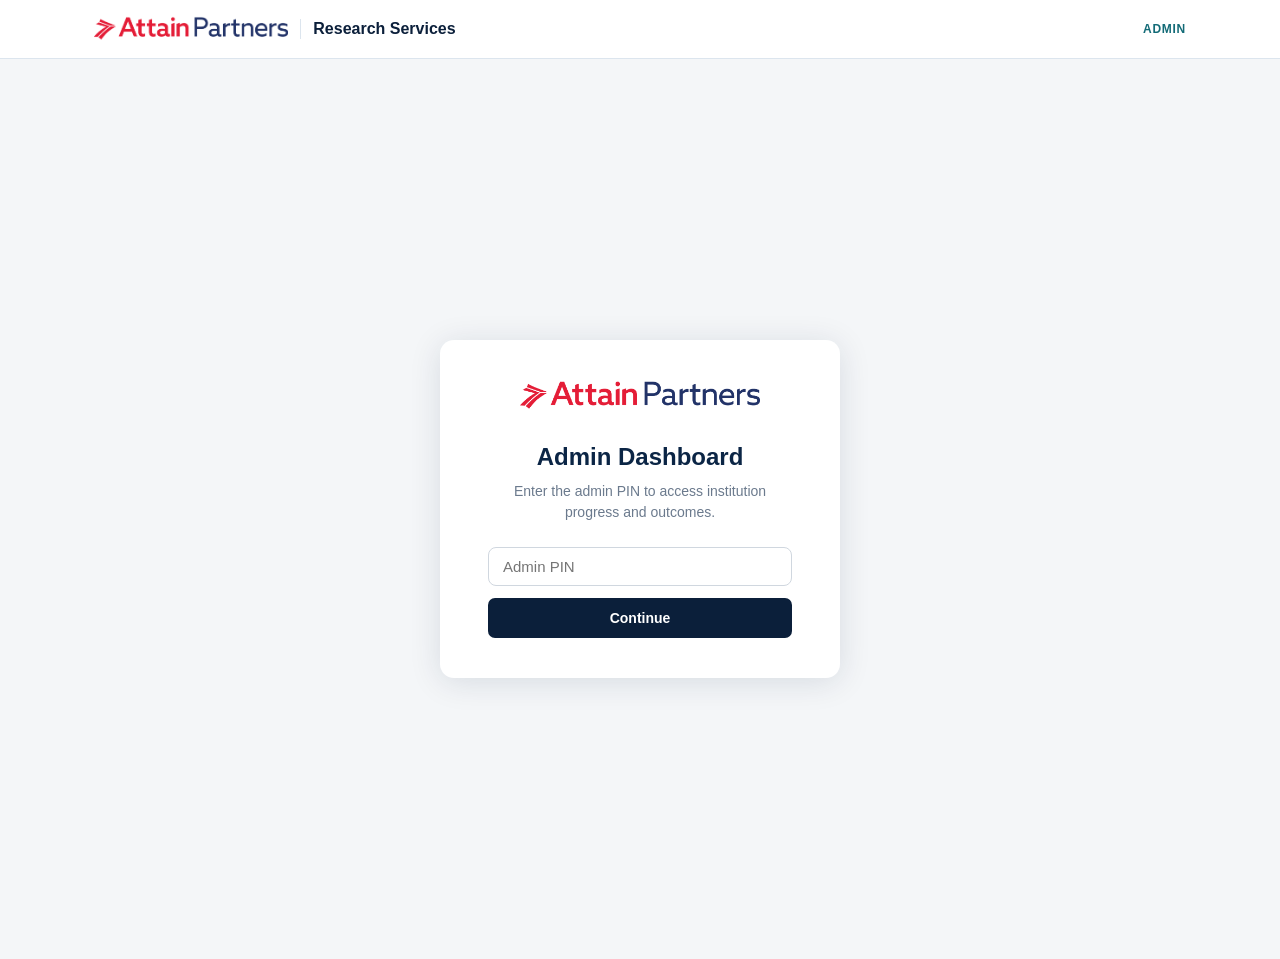
==== admin.html @ 7a063b82 "Add admin dashboard: institution progress, import share links, per-institution outcomes" ====
<!DOCTYPE html>
<html lang="en">
<head>
<meta charset="UTF-8">
<meta name="viewport" content="width=device-width, initial-scale=1.0">
<title>Admin — Research Services Assessment</title>
<link rel="stylesheet" href="css/style.css">
<style>
/* ---- Admin gate ---- */
.admin-gate {
  min-height: 100vh; display: flex; align-items: center; justify-content: center;
  background: var(--bg-alt, #f4f6f8);
}
.admin-gate-box {
  background: #fff; border-radius: 14px; padding: 40px 48px; box-shadow: 0 4px 32px rgba(11,37,69,.12);
  max-width: 400px; width: 100%; text-align: center;
}
.admin-gate-box h2 { margin: 0 0 6px; color: #0B2545; }
.admin-gate-box p { color: #6b7a8d; font-size: 14px; margin: 0 0 24px; }
.admin-gate-input {
  width: 100%; box-sizing: border-box; padding: 10px 14px; border: 1.5px solid #d0d7df;
  border-radius: 8px; font-size: 15px; margin-bottom: 12px; outline: none;
}
.admin-gate-input:focus { border-color: #0B2545; }
.admin-gate-error { color: #E6394A; font-size: 13px; margin: 0 0 10px; }
.admin-gate-logo { height: 32px; margin-bottom: 20px; }

/* ---- Admin layout ---- */
.admin-topbar-tag { font-size: 11px; font-weight: 700; letter-spacing: .1em; color: #fff; opacity: .7; }
#admin-app { max-width: 1100px; margin: 0 auto; padding: 32px 24px 80px; }

/* ---- Section headers ---- */
.admin-section-title {
  font-size: 11px; font-weight: 700; letter-spacing: .08em; text-transform: uppercase;
  color: #6b7a8d; margin: 0 0 14px;
}

/* ---- Import panel ---- */
.import-panel {
  background: #fff; border: 1.5px solid #e2e8f0; border-radius: 12px;
  padding: 24px; margin-bottom: 36px;
}
.import-panel h2 { margin: 0 0 4px; font-size: 17px; color: #0B2545; }
.import-panel > p { margin: 0 0 18px; font-size: 14px; color: #6b7a8d; }
.import-row { display: flex; gap: 10px; flex-wrap: wrap; align-items: flex-start; margin-bottom: 12px; }
.import-url-input {
  flex: 1; min-width: 260px; padding: 9px 13px; border: 1.5px solid #d0d7df;
  border-radius: 8px; font-size: 14px; outline: none;
}
.import-url-input:focus { border-color: #0B2545; }
.import-name-input {
  width: 220px; padding: 9px 13px; border: 1.5px solid #d0d7df;
  border-radius: 8px; font-size: 14px; outline: none;
}
.import-name-input:focus { border-color: #0B2545; }
.import-divider { text-align: center; color: #b0bac5; font-size: 13px; margin: 4px 0 12px; }
.import-file-row { display: flex; align-items: center; gap: 12px; }
.import-msg { font-size: 13px; margin-top: 8px; }
.import-msg-ok { color: #52733E; }
.import-msg-err { color: #E6394A; }

/* ---- Institution grid ---- */
.institution-grid {
  display: grid; grid-template-columns: repeat(auto-fill, minmax(300px, 1fr)); gap: 16px;
}
.inst-card {
  background: #fff; border: 1.5px solid #e2e8f0; border-radius: 12px; padding: 20px;
  display: flex; flex-direction: column; gap: 12px;
}
.inst-card-name { font-size: 16px; font-weight: 700; color: #0B2545; margin: 0; }
.inst-card-date { font-size: 12px; color: #9aa5b1; margin: 0; }
.inst-progress-rows { display: flex; flex-direction: column; gap: 8px; }
.inst-prog-row { display: flex; align-items: center; gap: 10px; }
.inst-prog-label { font-size: 12px; font-weight: 600; color: #6b7a8d; width: 130px; flex-shrink: 0; }
.inst-prog-track {
  flex: 1; height: 7px; background: #e8edf2; border-radius: 4px; overflow: hidden;
}
.inst-prog-fill { height: 100%; border-radius: 4px; transition: width .3s; }
.inst-prog-count { font-size: 11px; color: #9aa5b1; width: 44px; text-align: right; flex-shrink: 0; }
.inst-card-actions { display: flex; gap: 8px; margin-top: 4px; }
.inst-delete-btn { margin-left: auto; background: none; border: none; cursor: pointer; color: #b0bac5; font-size: 18px; padding: 0 4px; }
.inst-delete-btn:hover { color: #E6394A; }

/* ---- Outcomes view ---- */
#outcomes-view { max-width: 1100px; margin: 0 auto; padding: 24px 24px 80px; }
.outcomes-back-bar {
  display: flex; align-items: center; gap: 14px; margin-bottom: 28px;
  padding-bottom: 18px; border-bottom: 1.5px solid #e2e8f0;
}
.outcomes-inst-name { font-size: 22px; font-weight: 700; color: #0B2545; margin: 0; }
.outcomes-inst-sub { font-size: 13px; color: #6b7a8d; margin: 2px 0 0; }

/* ---- Print ---- */
@media print {
  .topbar, .outcomes-back-bar .btn, #admin-app, .admin-gate { display: none !important; }
  #outcomes-view { padding: 0; }
  .outcomes-back-bar { border: none; }
}
</style>
</head>
<body>

<header class="topbar">
  <div class="topbar-inner">
    <div class="brand">
      <img class="brand-logo" src="assets/attain-partners-logo.png" alt="Attain Partners">
      <span class="brand-divider"></span>
      <span class="brand-text">Research Services</span>
    </div>
    <span class="eyebrow-tag">ADMIN</span>
  </div>
</header>

<!-- PIN gate -->
<div id="gate" class="admin-gate" hidden>
  <div class="admin-gate-box">
    <img src="assets/attain-partners-logo.png" alt="Attain Partners" class="admin-gate-logo">
    <h2>Admin Dashboard</h2>
    <p>Enter the admin PIN to access institution progress and outcomes.</p>
    <input type="password" id="pin-input" class="admin-gate-input" placeholder="Admin PIN" autocomplete="current-password">
    <p id="pin-error" class="admin-gate-error" hidden>Incorrect PIN. Please try again.</p>
    <button class="btn btn-primary" id="pin-btn" style="width:100%">Continue</button>
  </div>
</div>

<!-- Admin dashboard -->
<div id="admin-app" hidden>
  <div class="import-panel">
    <h2>Import Institution Data</h2>
    <p>Paste a share link generated from the assessment, or upload a JSON export. Data is merged automatically — you can import multiple links for the same institution as each team completes their section.</p>

    <div class="import-row">
      <input type="text" id="import-url" class="import-url-input" placeholder="Paste share link (…#share=…&institution=…)">
      <input type="text" id="import-name" class="import-name-input" placeholder="Institution name (if not in link)">
      <button class="btn btn-primary" id="import-url-btn">Import</button>
    </div>

    <div class="import-divider">— or upload a JSON export —</div>
    <div class="import-file-row">
      <input type="file" id="import-file" accept="application/json" hidden>
      <input type="text" id="import-file-name" class="import-name-input" placeholder="Institution name (required)">
      <button class="btn btn-secondary" id="import-file-btn">Choose JSON file…</button>
    </div>
    <p id="import-msg" class="import-msg" hidden></p>
  </div>

  <p class="admin-section-title" id="inst-count-label">No institutions imported yet</p>
  <div class="institution-grid" id="institution-grid"></div>
</div>

<!-- Outcomes view (per institution) -->
<div id="outcomes-view" hidden>
  <div class="outcomes-back-bar">
    <button class="btn btn-text" id="outcomes-back">&larr; All Institutions</button>
    <div>
      <p class="outcomes-inst-name" id="outcomes-inst-name"></p>
      <p class="outcomes-inst-sub" id="outcomes-inst-sub"></p>
    </div>
    <button class="btn btn-cta" id="outcomes-print-btn" style="margin-left:auto">Export as PDF <span class="cta-arrow">&rarr;</span></button>
  </div>

  <div class="results-grid">
    <div class="outcome-card" id="oc-expand">
      <h3>Most Valuable Library Services</h3>
      <p class="outcome-desc">Services the library offers that research administration recognizes as particularly valuable.</p>
      <div class="outcome-body"></div>
    </div>
    <div class="outcome-card" id="oc-transparency">
      <h3>Most Potential to Model Cost Transparency or Start Tracking Costs</h3>
      <p class="outcome-desc">Service costs that the library can potentially isolate, research administrators value, and costing teams could potentially move from Indirect to direct costs.</p>
      <div class="outcome-body"></div>
    </div>
  </div>
  <div class="outcome-card outcome-card-wide" id="oc-threshold">
    <h3>Finance/Costing Threshold</h3>
    <p class="outcome-desc">Does the institution have a threshold for moving a library service from the IDC cost pool to direct charging?</p>
    <div class="outcome-body"></div>
  </div>
  <div class="outcome-card outcome-card-wide" id="oc-learnmore">
    <h3>Services Teams Want to Learn More About</h3>
    <p class="outcome-desc">Services flagged by research administration or institutional finance/costing as services they'd like to learn more about.</p>
    <div class="outcome-body"></div>
  </div>
  <div id="oc-detail"></div>
</div>

<script src="data/inventory.js"></script>
<script src="data/roles.js"></script>
<script src="js/admin.js"></script>
</body>
</html>
---- css/style.css ----
/* ===========================================================
   Theme — matches the Attain Partners assessment visual system
   (white header, navy hero, numbered tab strip, light blue-gray
   canvas, red CTA accent, gold/green/teal level coloring).
   =========================================================== */
:root {
  --navy: #0B1F3A;
  --navy-deep: #0A1A30;
  --navy-light: #1B3158;
  --red: #E6394A;
  --red-dark: #C92C3C;
  --teal: #1F87A6;
  --teal-dark: #136B77;
  --green: #52733E;
  --gold: #C9941F;
  --bg: #EAF1F7;
  --card-bg: #FFFFFF;
  --border: #DCE5EE;
  --text: #1B2430;
  --text-muted: #5B6776;
  --radius: 10px;
  --shadow: 0 1px 3px rgba(11, 31, 58, 0.08), 0 1px 2px rgba(11, 31, 58, 0.06);
}

* { box-sizing: border-box; }
html, body { margin: 0; padding: 0; }
body {
  font-family: -apple-system, "Segoe UI", Roboto, Helvetica, Arial, sans-serif;
  background: var(--bg);
  color: var(--text);
  line-height: 1.5;
}

/* ---------- top header (white) ---------- */
.topbar {
  background: #fff;
  border-bottom: 1px solid var(--border);
}
.topbar-inner {
  max-width: 1140px;
  margin: 0 auto;
  display: flex;
  align-items: center;
  justify-content: space-between;
  padding: 16px 24px;
}
.brand { display: flex; align-items: center; gap: 12px; font-weight: 700; color: var(--navy); font-size: 16px; }
.brand-logo { height: 26px; display: block; }
.brand-divider { width: 1px; height: 20px; background: var(--border); display: inline-block; }
.eyebrow-tag {
  font-size: 12px; font-weight: 700; letter-spacing: .06em;
  color: var(--teal-dark); text-transform: uppercase;
}

/* ---------- hero banner (navy) ---------- */
.hero-banner { background: var(--navy); color: #fff; }
.hero-banner[hidden] { display: none; }
.hero-banner-inner {
  max-width: 1140px; margin: 0 auto; padding: 28px 24px 32px;
}
.hero-copy h1 { font-size: 26px; margin: 0 0 14px; line-height: 1.25; }
.hero-desc { color: #C9D4E2; font-size: 14.5px; margin: 0 0 16px; max-width: 880px; }

.pill-badge {
  display: inline-block; font-size: 11px; font-weight: 700; letter-spacing: .04em;
  padding: 4px 11px; border-radius: 999px; text-transform: uppercase;
}
.pill-teal { background: rgba(31,135,166,0.18); color: #6FD7EE; }
.pill-navy { background: rgba(255,255,255,0.14); color: #fff; }
.pill-green { background: rgba(82,115,62,0.22); color: #9CD37B; }

.cta-row { display: flex; gap: 12px; flex-wrap: wrap; }

.info-box {
  background: rgba(255,255,255,0.06); border: 1px solid rgba(255,255,255,0.14);
  border-radius: var(--radius); padding: 20px 22px; align-self: start;
}
.info-box-title { margin: 0 0 12px; font-size: 11.5px; font-weight: 700; letter-spacing: .06em; color: #6FD7EE; }
.info-box-list { margin: 0; padding: 0; list-style: none; display: flex; flex-direction: column; gap: 10px; }
.info-box-list li {
  font-size: 13px; color: #DCE6F0; padding-left: 20px; position: relative;
}
.info-box-list li::before {
  content: "✓"; position: absolute; left: 0; top: 0; color: #6FD7EE; font-weight: 700;
}

/* ---------- tab strip ---------- */
.tabnav-bar {
  background: #fff; border-bottom: 1px solid var(--border);
  display: flex; gap: 28px; max-width: 1140px; margin: 0 auto; padding: 0 24px;
}
.tab-link {
  background: none; border: none; border-bottom: 2px solid transparent;
  color: var(--text-muted); font-size: 13.5px; font-weight: 600;
  padding: 14px 2px; cursor: pointer; display: flex; align-items: center; gap: 8px;
  transition: color .15s, border-color .15s;
}
.tab-link:hover { color: var(--navy); }
.tab-link.active { color: var(--navy); border-bottom-color: var(--red); }
.tab-num {
  width: 18px; height: 18px; border-radius: 50%; background: var(--border);
  color: var(--text-muted); font-size: 10.5px; font-weight: 700;
  display: inline-flex; align-items: center; justify-content: center;
}
.tab-link.active .tab-num { background: var(--navy); color: #fff; }

/* ---------- layout ---------- */
#app { max-width: 1140px; margin: 0 auto; padding: 32px 24px 80px; }
.view[hidden] { display: none; }

.eyebrow { font-size: 12px; font-weight: 700; letter-spacing: .06em; color: var(--red); text-transform: uppercase; margin: 0 0 6px; }

/* ---------- institution banner ---------- */
.institution-banner {
  background: var(--navy); color: #AEC0D6; font-size: 13px; font-weight: 600;
  text-align: center; padding: 7px 24px; letter-spacing: .02em;
}
.institution-banner[hidden] { display: none; }

/* ---------- role instructions ---------- */
.role-instructions {
  font-size: 14px; color: var(--text-muted); margin: 0 0 4px;
  padding: 10px 0; border-bottom: 1px solid var(--border);
}

/* ---------- modal ---------- */
body.modal-open { overflow: hidden; }
.modal-overlay {
  position: fixed; inset: 0; z-index: 1000;
  background: rgba(11,31,58,.55); backdrop-filter: blur(2px);
  display: flex; align-items: center; justify-content: center; padding: 24px;
}
.modal-overlay[hidden] { display: none; }
.modal-box {
  background: var(--card-bg); border-radius: 12px; padding: 28px 30px;
  width: 100%; max-width: 520px; box-shadow: 0 8px 32px rgba(11,31,58,.24);
}
.modal-header { display: flex; align-items: center; justify-content: space-between; margin-bottom: 12px; }
.modal-title { margin: 0; font-size: 18px; font-weight: 700; color: var(--navy); }
.modal-close {
  background: none; border: none; font-size: 22px; cursor: pointer;
  color: var(--text-muted); line-height: 1; padding: 2px 6px;
}
.modal-close:hover { color: var(--navy); }
.modal-desc { font-size: 14px; color: var(--text-muted); margin: 0 0 18px; line-height: 1.5; }
.modal-label { display: block; font-size: 12px; font-weight: 700; text-transform: uppercase; letter-spacing: .05em; color: var(--text-muted); margin-bottom: 6px; }
.modal-select {
  width: 100%; padding: 10px 12px; border: 1px solid var(--border); border-radius: 8px;
  font-size: 14px; color: var(--text); background: var(--card-bg); margin-bottom: 20px;
  appearance: auto;
}
.modal-select:focus { outline: 2px solid var(--teal); }
.modal-url-row { display: flex; gap: 8px; flex-wrap: wrap; margin-bottom: 6px; }
.modal-url-input {
  flex: 1; min-width: 0; padding: 9px 12px; border: 1px solid var(--border);
  border-radius: 8px; font-size: 13px; background: var(--bg); color: var(--text);
}
.modal-copied { font-size: 12px; color: var(--green); font-weight: 600; margin: 0 0 12px; }
.modal-actions { display: flex; gap: 10px; align-items: center; margin-top: 8px; }

/* ---------- role cards ---------- */
.role-grid {
  display: grid;
  grid-template-columns: repeat(auto-fit, minmax(260px, 1fr));
  gap: 20px;
  margin: 32px 0;
}
.role-card {
  background: var(--card-bg);
  border: 1px solid var(--border);
  border-radius: var(--radius);
  box-shadow: var(--shadow);
  overflow: hidden;
  padding: 20px;
  display: flex;
  flex-direction: column;
  gap: 8px;
}
.role-card-bar { height: 4px; margin: -20px -20px 4px; }
.role-card .pill-badge { align-self: flex-start; }
.role-card h2 { margin: 4px 0 0; font-size: 18px; color: var(--navy); }
.role-card-sub { margin: 0; font-size: 13px; color: var(--text-muted); font-weight: 600; }
.role-card p { font-size: 14px; color: var(--text-muted); flex: 1; }
.role-card[data-role="library"] .pill-badge { background: rgba(11,37,69,0.1); color: var(--navy); }
.role-card[data-role="admin"] .pill-badge { background: rgba(82,115,62,0.14); color: var(--green); }
.role-card[data-role="costing"] .pill-badge { background: rgba(31,135,166,0.14); color: var(--teal-dark); }

/* ---------- buttons ---------- */
.btn {
  font-size: 14px; font-weight: 700; border-radius: 999px;
  padding: 11px 18px; cursor: pointer; border: 1px solid transparent;
  display: inline-flex; align-items: center; justify-content: center;
  gap: 6px; text-decoration: none;
}
.btn-cta { background: var(--red); color: #fff; }
.btn-cta:hover { background: var(--red-dark); }
.cta-arrow { display: inline-flex; }
.btn-outline-light { background: transparent; color: #fff; border-color: rgba(255,255,255,0.4); }
.btn-outline-light:hover { background: rgba(255,255,255,0.08); }
.btn-primary { background: var(--navy); color: #fff; border-radius: 7px; }
.btn-primary:hover { background: var(--navy-light); }
.btn-secondary { background: #fff; color: var(--navy); border-color: var(--border); border-radius: 7px; }
.btn-secondary:hover { background: #EEF2F6; }
.btn-text { background: none; border: none; color: var(--text-muted); font-weight: 500; border-radius: 7px; }
.btn-text:hover { color: var(--navy); }
.file-btn { position: relative; }

/* ---------- progress summary (home) ---------- */
.progress-summary { margin-bottom: 32px; }
.progress-summary-title { margin: 0 0 14px; font-size: 15px; font-weight: 700; color: var(--navy); }
.progress-cards { display: grid; grid-template-columns: repeat(auto-fit, minmax(240px, 1fr)); gap: 14px; }
.progress-card {
  background: var(--card-bg); border: 1px solid var(--border); border-top: 3px solid var(--border);
  border-radius: var(--radius); padding: 16px; box-shadow: var(--shadow);
}
.progress-card-top { display: flex; justify-content: space-between; align-items: flex-start; gap: 10px; margin-bottom: 12px; }
.progress-card-role { margin: 0 0 2px; font-size: 13px; font-weight: 700; }
.progress-card-sub { margin: 0; font-size: 11.5px; color: var(--text-muted); line-height: 1.35; }
.progress-status-badge {
  font-size: 10px; font-weight: 700; letter-spacing: .05em; text-transform: uppercase;
  padding: 3px 8px; border-radius: 999px; white-space: nowrap; flex-shrink: 0;
}
.status-not-started { background: #f0f0f0; color: var(--text-muted); }
.status-progress { background: #FFF3D6; color: #8a5f00; }
.status-complete { background: #E3F5ED; color: #1a6e3e; }
.progress-track { height: 6px; background: var(--border); border-radius: 6px; overflow: hidden; margin-bottom: 12px; }
.progress-fill { height: 100%; border-radius: 6px; transition: width .3s; }
.progress-card-foot { display: flex; justify-content: space-between; align-items: center; }
.progress-count { font-size: 12px; color: var(--text-muted); }
.btn-sm {
  font-size: 12px; font-weight: 600; padding: 5px 12px; border-radius: 6px;
  background: transparent; border: 1.5px solid; cursor: pointer; transition: background .15s;
}
.btn-sm:hover { background: var(--bg); }

/* ---------- share box ---------- */
.share-box {
  background: #fff; border: 1px solid var(--border); border-radius: var(--radius); padding: 20px 24px;
}
.share-box h3 { margin: 0 0 6px; font-size: 15px; color: var(--navy); }
.share-box p { margin: 0 0 14px; font-size: 14px; color: var(--text-muted); }
.share-actions { display: flex; gap: 10px; flex-wrap: wrap; }

/* ---------- assessment ---------- */
.assessment-header {
  display: flex; align-items: center; gap: 20px; margin-bottom: 24px;
}
.assessment-header h2 { margin: 0; color: var(--navy); font-size: 20px; }
.assessment-header p { margin: 2px 0 0; color: var(--text-muted); font-size: 13px; }
.progress-pill {
  margin-left: auto; background: var(--navy); color: #fff; font-size: 13px;
  font-weight: 700; padding: 6px 14px; border-radius: 999px;
}

.cat-section {
  background: var(--card-bg); border: 1px solid var(--border);
  border-radius: var(--radius); margin-bottom: 14px; overflow: hidden;
}
.cat-head {
  width: 100%; text-align: left; background: #fff; border: none;
  border-left: 5px solid; padding: 14px 18px; font-size: 15px; font-weight: 700;
  color: var(--navy); cursor: pointer; display: flex; justify-content: space-between;
}
.cat-count { font-size: 12px; font-weight: 600; color: var(--text-muted); }
.cat-body { display: none; padding: 4px 18px 16px; }
.cat-section.open .cat-body { display: block; }

.item-card { padding: 16px 0; border-top: 1px solid var(--border); }
.cat-body .item-card:first-child { border-top: none; }
.item-title h4 { margin: 0 0 2px; font-size: 14.5px; color: var(--text); }
.item-title p { margin: 0 0 10px; font-size: 12.5px; color: var(--text-muted); }

/* Library offer hint note */
.lib-offer-hint {
  margin: 0 0 16px;
  font-size: 13px; color: var(--text-muted);
  background: rgba(31,135,166,0.07);
  border-left: 3px solid var(--teal);
  padding: 8px 12px; border-radius: 0 6px 6px 0;
}

/* Library item card with offer toggle */
.lib-item-card { padding: 14px 0; border-top: 1px solid var(--border); }
.lib-item-card:first-child { border-top: none; }
.lib-offer-row {
  display: flex; align-items: flex-start; gap: 10px; cursor: pointer;
  user-select: none; margin-bottom: 6px;
}
.lib-offer-cb {
  width: 16px; height: 16px; accent-color: var(--teal); flex-shrink: 0;
  margin-top: 2px; cursor: pointer;
}
.lib-offer-name {
  display: flex; align-items: baseline; gap: 8px; flex-wrap: wrap;
}
.lib-item-title { margin: 0; font-size: 14.5px; font-weight: 600; color: var(--text); }
.lib-item-card.not-offered .lib-item-title { color: var(--text-muted); }
.not-offered-badge {
  font-size: 11px; font-weight: 700; letter-spacing: .05em;
  background: #f0f0f0; color: var(--text-muted);
  padding: 1px 7px; border-radius: 999px;
}
.lib-item-desc {
  margin: 4px 0 12px 26px; font-size: 12.5px; color: var(--text-muted); line-height: 1.45;
}
.detail-not-offered {
  font-size: 12px; color: var(--text-muted); font-style: italic; padding: 2px 0;
}

.question { margin-bottom: 10px; }
.question-text { margin: 0 0 6px; font-size: 13.5px; font-weight: 600; color: var(--navy); }
.options { display: flex; gap: 8px; flex-wrap: wrap; }
.opt-btn {
  border: 1px solid var(--border); background: #fff; border-radius: 999px;
  padding: 7px 14px; font-size: 13px; font-weight: 600; cursor: pointer; color: var(--text);
}
.opt-btn:hover { border-color: var(--navy); }
.opt-btn.val-2.selected { background: rgba(31,135,166,0.14); color: var(--teal-dark); border-color: var(--teal); }
.opt-btn.val-1.selected { background: rgba(201,148,31,0.16); color: var(--gold); border-color: var(--gold); }
.opt-btn.val-0.selected { background: rgba(230,57,74,0.12); color: var(--red-dark); border-color: var(--red); }

/* ---------- hero link ---------- */
.hero-link { color: #6FD7EE; text-decoration: underline; text-underline-offset: 2px; }
.hero-link:hover { color: #fff; }

/* ---------- admin question-by-question format ---------- */
.admin-q-section { margin-bottom: 20px; }
.admin-q-head { padding: 16px 20px 12px; }
.admin-q-num {
  display: inline-block; font-size: 11px; font-weight: 700; letter-spacing: .06em;
  text-transform: uppercase; color: var(--red); margin-bottom: 6px;
}
.admin-q-text { margin: 0 0 4px; font-size: 15px; font-weight: 700; color: var(--navy); }
.admin-q-sub { margin: 0; font-size: 13px; color: var(--text-muted); }
.admin-q-body { padding: 8px 20px 16px; }
.admin-select-all {
  font-size: 12px; font-weight: 700; padding: 4px 10px;
  margin-bottom: 10px; color: var(--teal-dark); border: 1px solid var(--border);
  border-radius: 999px; display: inline-block;
}
.admin-select-all:hover { background: var(--bg); }
.admin-check-grid {
  display: grid;
  grid-template-columns: repeat(auto-fill, minmax(220px, 1fr));
  gap: 2px 12px;
}
.admin-cat-label {
  grid-column: 1 / -1;
  font-size: 11px; font-weight: 700; text-transform: uppercase;
  letter-spacing: .06em; color: var(--text-muted);
  border-left: 3px solid currentColor;
  padding: 2px 0 2px 8px;
  margin: 10px 0 4px;
}
.admin-check-row {
  display: flex; align-items: center; gap: 8px; padding: 5px 8px;
  border-radius: 6px; cursor: pointer; transition: background .1s;
  position: relative;
}
.admin-check-row:hover { background: var(--bg); }
.admin-check-row.checked { background: rgba(31,135,166,0.08); }
.admin-check-row input[type="checkbox"] {
  width: 15px; height: 15px; accent-color: var(--teal); flex-shrink: 0; cursor: pointer;
}
.admin-check-label { font-size: 13px; color: var(--text); cursor: pointer; line-height: 1.3; }
.admin-check-row.checked .admin-check-label { font-weight: 600; color: var(--navy); }

/* CSS tooltip on hover (questions 1-3 only, via data-tooltip attribute) */
.admin-check-row[data-tooltip]:hover::after {
  content: attr(data-tooltip);
  position: absolute;
  left: 0; bottom: calc(100% + 6px);
  background: var(--navy); color: #fff;
  font-size: 12px; line-height: 1.4;
  padding: 8px 12px; border-radius: 7px;
  width: 280px; white-space: normal;
  pointer-events: none; z-index: 100;
  box-shadow: 0 4px 12px rgba(0,0,0,0.18);
}
.admin-learn-section { border-top: 3px solid var(--border); margin-top: 8px; }
.admin-learn-head { background: rgba(82,115,62,0.06); }

/* ---------- locked question (library auto-No) ---------- */
.question-locked .opt-btn { cursor: not-allowed; opacity: .55; }
.question-locked .opt-btn:hover { border-color: var(--border); }
.locked-note { margin: 4px 0 0; font-size: 12px; color: var(--text-muted); font-style: italic; }

/* ---------- what's next panel (assessment view) ---------- */
.whatsnext-box {
  background: var(--card-bg); border: 1px solid var(--border); border-radius: var(--radius);
  padding: 22px 24px; margin-top: 24px;
}
.whatsnext-box h3 { margin: 0 0 6px; font-size: 16px; color: var(--navy); }
.whatsnext-box > p { margin: 0 0 16px; font-size: 13.5px; color: var(--text-muted); }
.whatsnext-actions { display: flex; gap: 10px; flex-wrap: wrap; margin-bottom: 18px; }
.share-link-row { border-top: 1px solid var(--border); padding-top: 16px; }
.share-link-label { margin: 0 0 10px; font-size: 13px; color: var(--text-muted); }
.share-link-controls { display: flex; gap: 8px; flex-wrap: wrap; }
.share-link-controls input {
  flex: 1; min-width: 220px; border: 1px solid var(--border); border-radius: 7px;
  padding: 9px 12px; font-size: 13px; color: var(--text); background: var(--bg);
}

/* ---------- visual detail chips (results "full details by service") ---------- */
.detail-legend { display: flex; gap: 16px; flex-wrap: wrap; margin-bottom: 16px; font-size: 12.5px; color: var(--text-muted); }
.detail-legend-item { display: flex; align-items: center; gap: 6px; }
.detail-rows { display: flex; flex-direction: column; gap: 14px; }
.detail-row { border-top: 1px solid var(--border); padding-top: 12px; }
.detail-rows .detail-row:first-child { border-top: none; padding-top: 0; }
.detail-row-name { font-size: 13.5px; font-weight: 700; color: var(--navy); margin-bottom: 8px; }
.detail-row-groups { display: flex; gap: 22px; flex-wrap: wrap; }
.detail-group { display: flex; flex-direction: column; gap: 4px; }
.detail-group-label { font-size: 11px; font-weight: 700; letter-spacing: .04em; text-transform: uppercase; color: var(--text-muted); }
.detail-group-chips { display: flex; gap: 5px; }
.vchip {
  width: 20px; height: 20px; border-radius: 5px; display: inline-flex;
  align-items: center; justify-content: center;
}
.vchip-2 { background: rgba(31,135,166,0.18); border: 1px solid var(--teal); }
.vchip-1 { background: rgba(201,148,31,0.18); border: 1px solid var(--gold); }
.vchip-0 { background: rgba(230,57,74,0.14); border: 1px solid var(--red); }
.vchip-empty { background: var(--border); border: 1px solid var(--border); opacity: .6; }
.vchip-icon {
  width: 20px; height: 20px; border-radius: 50%; display: inline-flex;
  align-items: center; justify-content: center;
  font-size: 12px; font-weight: 700; line-height: 1; flex-shrink: 0;
}
.vchip-check { background: #52733E; color: #fff; }
.vchip-question { background: #C9941F; color: #fff; }
.vchip-x { background: #E6394A; color: #fff; }

/* ---------- results ---------- */
.results-header h2 { margin: 0 0 4px; color: var(--navy); }
.results-header p { margin: 0 0 24px; color: var(--text-muted); font-size: 14px; }
.results-grid {
  display: grid; grid-template-columns: repeat(auto-fit, minmax(300px, 1fr));
  gap: 20px; margin-bottom: 32px;
}
.outcome-card {
  background: var(--card-bg); border: 1px solid var(--border); border-radius: var(--radius);
  box-shadow: var(--shadow); padding: 20px;
}
.outcome-card h3 { margin: 0 0 6px; font-size: 16px; color: var(--navy); }
.outcome-desc { margin: 0 0 14px; font-size: 13px; color: var(--text-muted); }
.outcome-list { list-style: none; margin: 0; padding: 0; }
.outcome-list li {
  display: flex; align-items: center; gap: 10px; padding: 8px 0; border-top: 1px solid var(--border);
}
.outcome-list li:first-child { border-top: none; }
.outcome-item-name { flex: 1; font-size: 13.5px; }
.outcome-meter { width: 90px; height: 6px; background: var(--border); border-radius: 4px; overflow: hidden; }
.outcome-meter-fill { display: block; height: 100%; }
.outcome-score { width: 36px; text-align: right; font-size: 12px; color: var(--text-muted); }
.empty-note { font-size: 13.5px; color: var(--text-muted); }
.tag { font-size: 10.5px; font-weight: 700; padding: 2px 7px; border-radius: 999px; margin-left: 6px; text-transform: uppercase; }
.tag-start { background: rgba(230,57,74,0.12); color: var(--red-dark); }
.tag-expand { background: rgba(201,148,31,0.16); color: var(--gold); }
.tag-unknown { background: var(--border); color: var(--text-muted); }

.results-detail { background: var(--card-bg); border: 1px solid var(--border); border-radius: var(--radius); padding: 20px; margin-bottom: 28px; }
.results-detail h3 { margin: 0 0 12px; font-size: 15px; color: var(--navy); }
.table-wrap { overflow-x: auto; }
.detail-table { width: 100%; border-collapse: collapse; font-size: 13px; }
.detail-table th, .detail-table td { text-align: left; padding: 8px 10px; border-bottom: 1px solid var(--border); white-space: nowrap; }
.detail-table th { color: var(--text-muted); font-weight: 700; font-size: 11.5px; text-transform: uppercase; }

/* ---------- CTA banner (results, bottom) ---------- */
.cta-banner {
  background: var(--navy); color: #fff; border-radius: var(--radius);
  padding: 28px 30px; display: flex; align-items: center; justify-content: space-between;
  gap: 24px; flex-wrap: wrap;
}
.cta-banner-kicker { margin: 0 0 6px; font-size: 11.5px; font-weight: 700; letter-spacing: .06em; color: #6FD7EE; text-transform: uppercase; }
.cta-banner-copy h3 { margin: 0 0 8px; font-size: 18px; }
.cta-banner-copy p { margin: 0; color: #C9D4E2; font-size: 13.5px; max-width: 560px; }

@media (max-width: 800px) {
  .hero-banner-inner { grid-template-columns: 1fr; }
}
@media (max-width: 640px) {
  .topbar-inner { flex-direction: column; gap: 10px; align-items: flex-start; }
  .assessment-header { flex-wrap: wrap; }
  .progress-pill { margin-left: 0; }
  .tabnav-bar { overflow-x: auto; }
}

/* ---------- quick wins / gap analysis outcome sections ---------- */
.qw-section-label {
  margin: 14px 0 6px; font-size: 12px; font-weight: 700; text-transform: uppercase;
  letter-spacing: .06em; display: flex; align-items: center; gap: 8px;
}
.qw-wins { color: #1a6e3e; }
.qw-longterm { color: #8a5f00; }
.qw-count {
  font-size: 11px; font-weight: 700; padding: 1px 7px;
  border-radius: 999px; background: var(--bg); color: var(--text-muted);
}
.qw-gap-tags { display: inline-flex; gap: 4px; margin-left: 8px; flex-wrap: wrap; }
.gap-intro { margin: 0 0 10px; font-size: 13px; color: var(--text-muted); }

/* ---------- expand outcome sub-sections ---------- */
.expand-section-label {
  margin: 0 0 6px; font-size: 11px; font-weight: 700; text-transform: uppercase;
  letter-spacing: .06em; padding: 2px 0 2px 8px;
}
.expand-offered { color: #1a6e3e; border-left: 3px solid #1a6e3e; }
.expand-start   { color: #52733E; border-left: 3px solid #52733E; }

/* ---------- learn-more card full width ---------- */
.outcome-card-wide {
  margin: 0 0 32px;
  background: var(--card-bg); border: 1px solid var(--border); border-radius: var(--radius);
  box-shadow: var(--shadow); padding: 20px;
}
.outcome-card-wide .outcome-list { columns: 2; column-gap: 24px; }
@media (max-width: 600px) { .outcome-card-wide .outcome-list { columns: 1; } }

/* ---------- finish banner ---------- */
.finish-banner {
  background: var(--navy); color: #fff; border-radius: var(--radius);
  padding: 24px 28px; margin-top: 32px;
  display: flex; align-items: center; justify-content: space-between; gap: 24px; flex-wrap: wrap;
}
.finish-banner-incomplete { background: #7A3A0A; }
.finish-banner-title { margin: 0 0 4px; font-size: 16px; font-weight: 700; }
.finish-banner-sub { margin: 0; font-size: 13px; opacity: .8; }
.finish-incomplete-note {
  margin: 8px 0 0; font-size: 13px; font-weight: 600;
  background: rgba(255,255,255,.15); border-radius: 6px; padding: 6px 10px;
}
.finish-banner-actions { display: flex; gap: 10px; flex-shrink: 0; flex-wrap: wrap; }
.finish-btn { white-space: nowrap; }
.btn-outline {
  background: transparent; border: 2px solid rgba(255,255,255,.5); color: #fff;
  padding: 10px 18px; border-radius: 7px; font-size: 14px; font-weight: 600; cursor: pointer;
  transition: border-color .15s;
}
.btn-outline:hover { border-color: #fff; }

/* ---------- threshold Q4 (costing) ---------- */
.threshold-radios { display: flex; gap: 20px; flex-wrap: wrap; margin-bottom: 14px; }
.threshold-radio-row { display: flex; align-items: center; gap: 6px; font-size: 14px; cursor: pointer; }
.threshold-radio-row input[type="radio"] { accent-color: var(--teal); width: 15px; height: 15px; }
.threshold-text-label { display: block; font-size: 13px; font-weight: 600; color: var(--text-muted); margin-bottom: 6px; }
.threshold-input-wrap {
  display: flex; align-items: center; max-width: 420px;
  border: 1px solid var(--border); border-radius: 7px; background: var(--card-bg); overflow: hidden;
}
.threshold-dollar {
  padding: 8px 10px 8px 12px; font-size: 14px; font-weight: 600; color: var(--text-muted);
  background: var(--bg); border-right: 1px solid var(--border); flex-shrink: 0;
}
.threshold-text-input {
  flex: 1; padding: 8px 12px; border: none; outline: none;
  font-size: 14px; color: var(--text); background: transparent;
}
.threshold-input-wrap:focus-within { outline: 2px solid var(--teal); }

/* ---------- detail key grid ---------- */
.detail-intro { margin: 0 0 16px; font-size: 13.5px; color: var(--text-muted); line-height: 1.55; }
.detail-key-grid {
  display: grid; grid-template-columns: repeat(auto-fit, minmax(220px, 1fr));
  gap: 16px; margin-bottom: 16px;
  background: var(--bg); border-radius: var(--radius); padding: 16px;
}
.detail-key-head { margin: 0 0 8px; font-size: 12px; font-weight: 700; text-transform: uppercase; letter-spacing: .05em; }
.detail-key-item { margin: 0 0 4px; font-size: 12px; color: var(--text-muted); display: flex; align-items: center; gap: 6px; }
.detail-key-item .vchip { flex-shrink: 0; }

/* ---------- learnmore legend & dots ---------- */
.outcome-legend {
  display: flex; gap: 16px; flex-wrap: wrap; margin-bottom: 14px;
  padding: 10px 14px; background: var(--bg); border-radius: 8px;
}
.outcome-legend-item { display: flex; align-items: center; gap: 6px; font-size: 12px; font-weight: 600; color: var(--text-muted); }
.learnmore-dot {
  display: inline-block; width: 11px; height: 11px; border-radius: 50%; flex-shrink: 0; vertical-align: middle;
}

/* ---------- threshold card result ---------- */
.threshold-result { margin: 0; font-size: 15px; }

/* ---------- detail legend ---------- */
.detail-legend {
  display: flex; gap: 20px; flex-wrap: wrap; align-items: flex-start;
  background: var(--bg); border-radius: 8px; padding: 12px 16px; margin-bottom: 16px;
}
.detail-legend-section { display: flex; align-items: center; gap: 10px; flex-wrap: wrap; }
.detail-legend-title { font-size: 11px; font-weight: 700; text-transform: uppercase; letter-spacing: .05em; color: var(--text-muted); margin-right: 2px; }
.detail-legend-item { display: flex; align-items: center; gap: 5px; font-size: 12px; color: var(--text-muted); }

/* ---------- alignment dots ---------- */
.align-bar {
  display: flex; align-items: center; gap: 6px; flex-shrink: 0;
}
.align-dot {
  width: 13px; height: 13px; border-radius: 50%; flex-shrink: 0;
  transition: background .2s;
}
.align-dot-off { background: #d0d7df; }
.align-label {
  font-size: 12px; font-weight: 600; white-space: nowrap; margin-left: 4px;
}

/* ---------- detail row v2 (alignment view) ---------- */
.detail-threshold-box {
  background: var(--navy); color: #fff; border-radius: var(--radius);
  padding: 14px 20px; margin-bottom: 20px;
}
.detail-threshold-label { margin: 0 0 4px; font-size: 12px; font-weight: 700; text-transform: uppercase; letter-spacing: .05em; opacity: .8; }
.detail-threshold-value { margin: 0; font-size: 14px; font-weight: 600; }

.detail-row-v2 {
  background: var(--card-bg); border: 1px solid var(--border); border-radius: var(--radius);
  padding: 18px 20px; margin-bottom: 12px; box-shadow: var(--shadow);
}
.detail-row-header {
  display: flex; align-items: center; justify-content: space-between; gap: 12px;
  margin-bottom: 8px; flex-wrap: wrap;
}
.detail-row-title {
  display: flex; align-items: center; gap: 8px; flex: 1; min-width: 0;
}
.detail-row-name-text {
  font-size: 15px; font-weight: 700; color: var(--navy); flex: 1;
}
.detail-row-desc {
  margin: 0 0 14px; font-size: 13px; color: var(--text-muted); line-height: 1.55;
}
.detail-row-groups {
  display: grid; grid-template-columns: repeat(auto-fit, minmax(220px, 1fr));
  gap: 14px;
}
.detail-group {
  background: var(--bg); border-radius: 8px; padding: 12px 14px;
}
.detail-group-label {
  display: block; font-size: 11px; font-weight: 700; text-transform: uppercase;
  letter-spacing: .06em; color: var(--text-muted); margin-bottom: 8px;
}
.detail-q-list { display: flex; flex-direction: column; gap: 6px; }
.detail-q-item {
  display: flex; align-items: flex-start; gap: 8px; font-size: 12.5px; color: var(--text);
  line-height: 1.45;
}
.detail-q-item .vchip { flex-shrink: 0; margin-top: 1px; }
.detail-q-item .vchip-icon { flex-shrink: 0; margin-top: 1px; }

/* ---------- print header (hidden on screen, shown in print) ---------- */
.print-header { display: none; }

/* ---------- print (PDF export of outcomes) ---------- */
@media print {
  .print-header {
    display: flex !important; align-items: center; justify-content: space-between;
    padding: 12px 24px 12px; border-bottom: 2px solid #0B1F3A; margin-bottom: 16px;
  }
  .print-logo { height: 28px; }
  .print-header-right { display: flex; flex-direction: column; align-items: flex-end; gap: 2px; }
  .print-header-right #print-institution-name { font-size: 13px; font-weight: 700; color: #0B1F3A; }
  .print-contact { font-size: 11px; color: #5B6776; text-decoration: none; }

  .topbar, .hero-banner, .tabnav-bar, .cta-banner, .progress-summary, .share-box,
  .whatsnext-box, .eyebrow, .institution-banner, .modal-overlay { display: none !important; }
  body, #app { background: #fff; }
  .outcome-card, .results-detail { box-shadow: none; border: 1px solid #ccc; break-inside: avoid; }
  .results-grid { grid-template-columns: 1fr 1fr; }
}
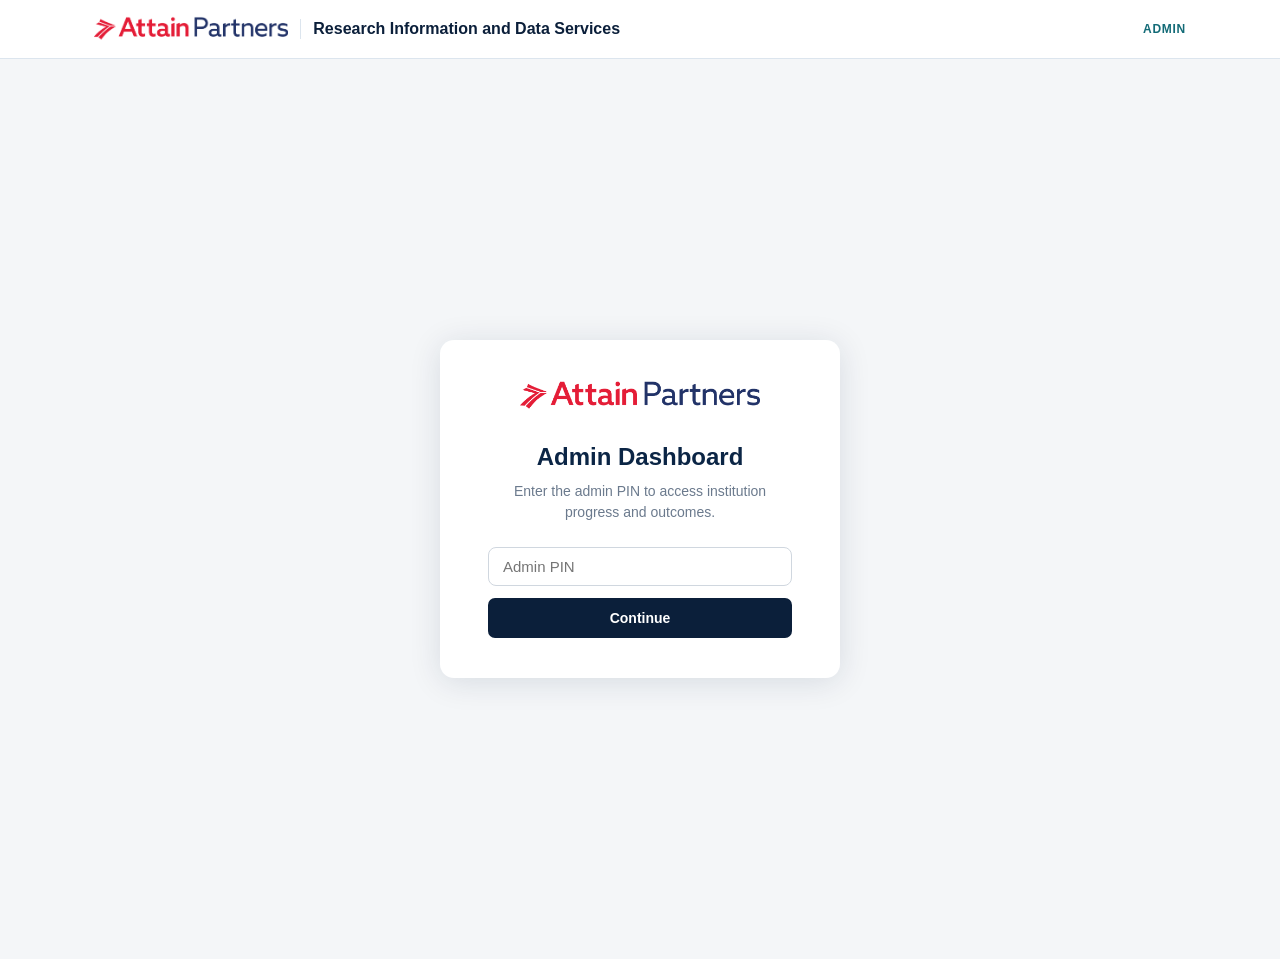
==== commit 345328b9: "Rename to Finance/Costing throughout; update brand text to Research Information and Data Services Co" ====
--- a/admin.html
+++ b/admin.html
@@ -6,6 +6,9 @@
 <title>Admin — Research Services Assessment</title>
 <link rel="stylesheet" href="css/style.css">
 <style>
+/* Ensure hidden attribute works even when CSS sets display */
+#gate[hidden], #admin-app[hidden], #outcomes-view[hidden] { display: none !important; }
+
 /* ---- Admin gate ---- */
 .admin-gate {
   min-height: 100vh; display: flex; align-items: center; justify-content: center;
@@ -105,7 +108,7 @@
     <div class="brand">
       <img class="brand-logo" src="assets/attain-partners-logo.png" alt="Attain Partners">
       <span class="brand-divider"></span>
-      <span class="brand-text">Research Services</span>
+      <span class="brand-text">Research Information and Data Services</span>
     </div>
     <span class="eyebrow-tag">ADMIN</span>
   </div>
--- a/css/style.css
+++ b/css/style.css
@@ -161,9 +161,12 @@
 /* ---------- role cards ---------- */
 .role-grid {
   display: grid;
-  grid-template-columns: repeat(auto-fit, minmax(260px, 1fr));
+  grid-template-columns: repeat(4, minmax(0, 1fr));
   gap: 20px;
   margin: 32px 0;
+}
+@media (max-width: 700px) {
+  .role-grid { grid-template-columns: 1fr; }
 }
 .role-card {
   background: var(--card-bg);
@@ -175,15 +178,19 @@
   display: flex;
   flex-direction: column;
   gap: 8px;
+  min-width: 0;
 }
 .role-card-bar { height: 4px; margin: -20px -20px 4px; }
 .role-card .pill-badge { align-self: flex-start; }
 .role-card h2 { margin: 4px 0 0; font-size: 18px; color: var(--navy); }
 .role-card-sub { margin: 0; font-size: 13px; color: var(--text-muted); font-weight: 600; }
 .role-card p { font-size: 14px; color: var(--text-muted); flex: 1; }
+.role-card .btn-primary { display: flex; width: 100%; text-align: center; margin-top: auto; min-height: 54px; align-items: center; justify-content: center; }
 .role-card[data-role="library"] .pill-badge { background: rgba(11,37,69,0.1); color: var(--navy); }
 .role-card[data-role="admin"] .pill-badge { background: rgba(82,115,62,0.14); color: var(--green); }
 .role-card[data-role="costing"] .pill-badge { background: rgba(31,135,166,0.14); color: var(--teal-dark); }
+.role-card-coming-soon { opacity: .72; }
+.role-card-coming-soon .coming-soon-text { font-style: italic; color: var(--text-muted); flex: 1; }
 
 /* ---------- buttons ---------- */
 .btn {
@@ -208,11 +215,14 @@
 /* ---------- progress summary (home) ---------- */
 .progress-summary { margin-bottom: 32px; }
 .progress-summary-title { margin: 0 0 14px; font-size: 15px; font-weight: 700; color: var(--navy); }
-.progress-cards { display: grid; grid-template-columns: repeat(auto-fit, minmax(240px, 1fr)); gap: 14px; }
+.progress-cards { display: grid; grid-template-columns: repeat(4, minmax(0, 1fr)); gap: 14px; }
 .progress-card {
   background: var(--card-bg); border: 1px solid var(--border); border-top: 3px solid var(--border);
   border-radius: var(--radius); padding: 16px; box-shadow: var(--shadow);
-}
+  display: flex; flex-direction: column;
+}
+.progress-card-foot { margin-top: auto; }
+.progress-card-empty { background: none; border: none; box-shadow: none; }
 .progress-card-top { display: flex; justify-content: space-between; align-items: flex-start; gap: 10px; margin-bottom: 12px; }
 .progress-card-role { margin: 0 0 2px; font-size: 13px; font-weight: 700; }
 .progress-card-sub { margin: 0; font-size: 11.5px; color: var(--text-muted); line-height: 1.35; }
